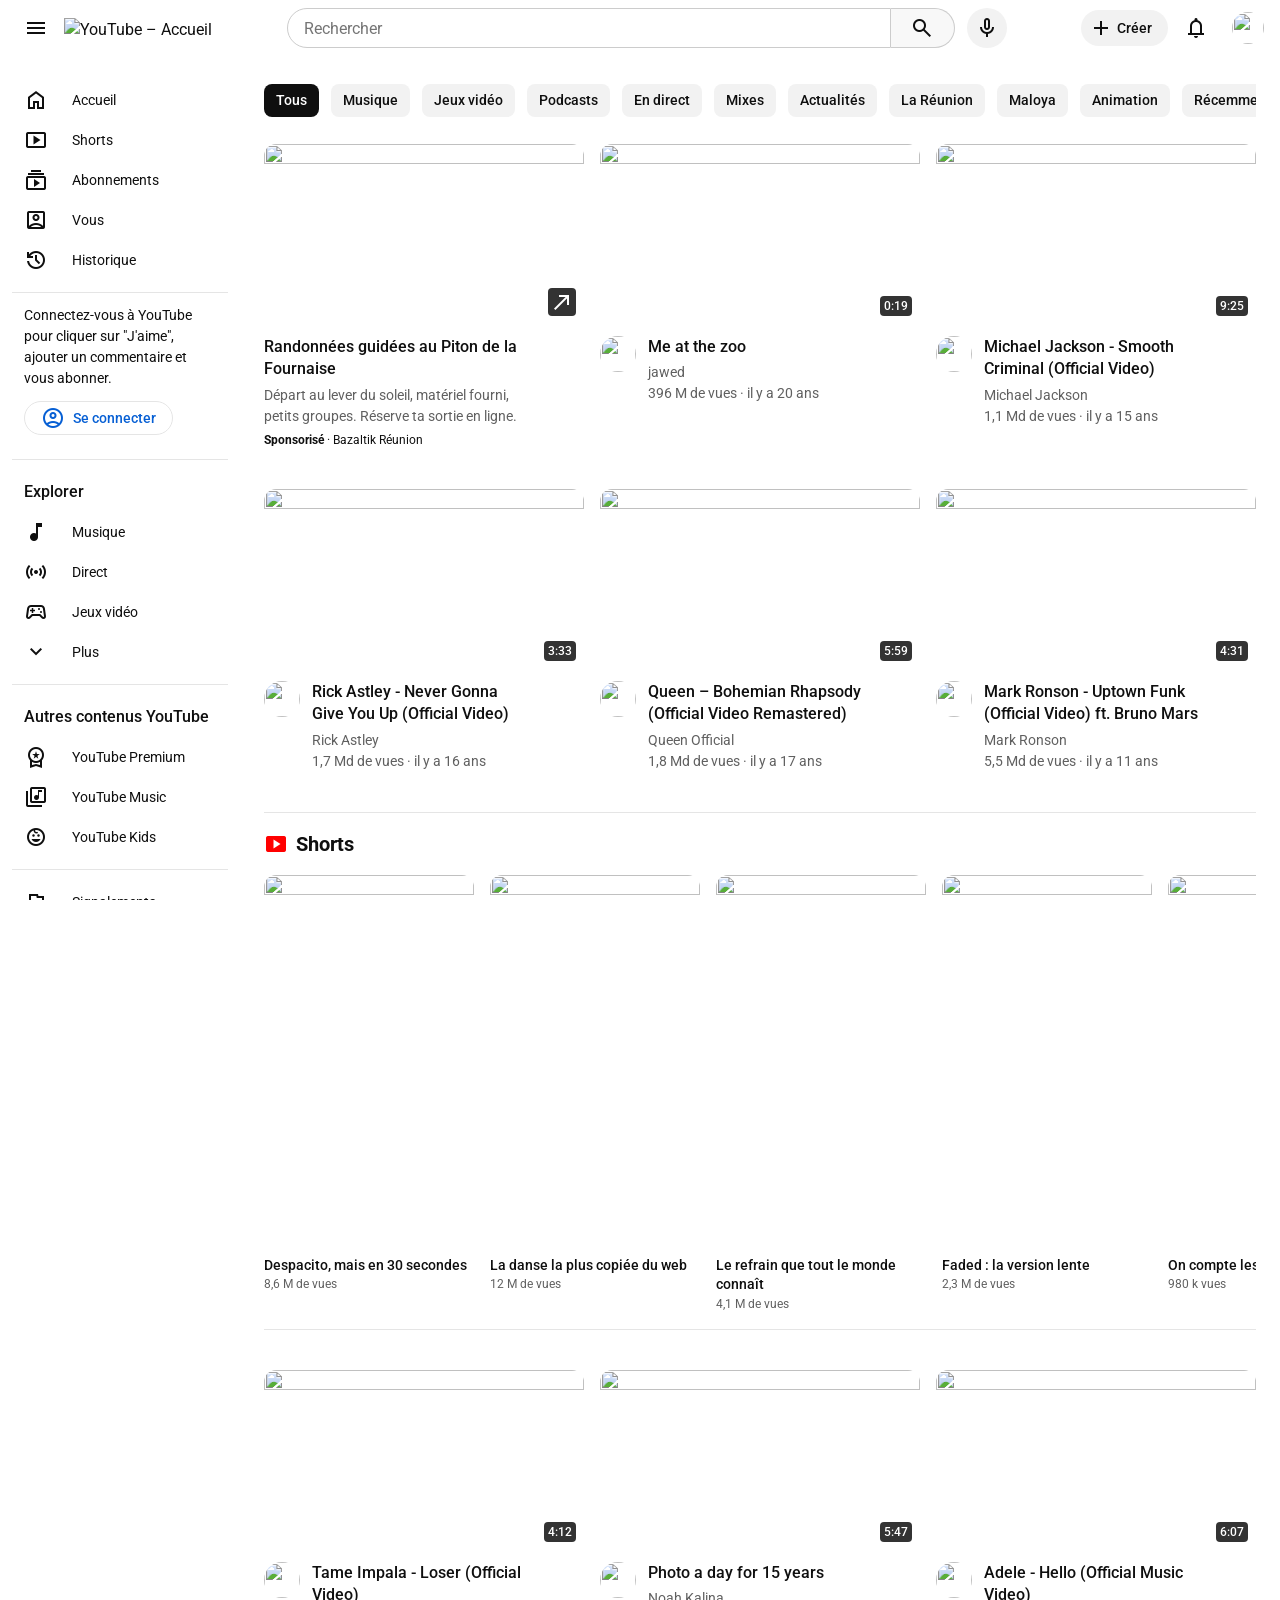
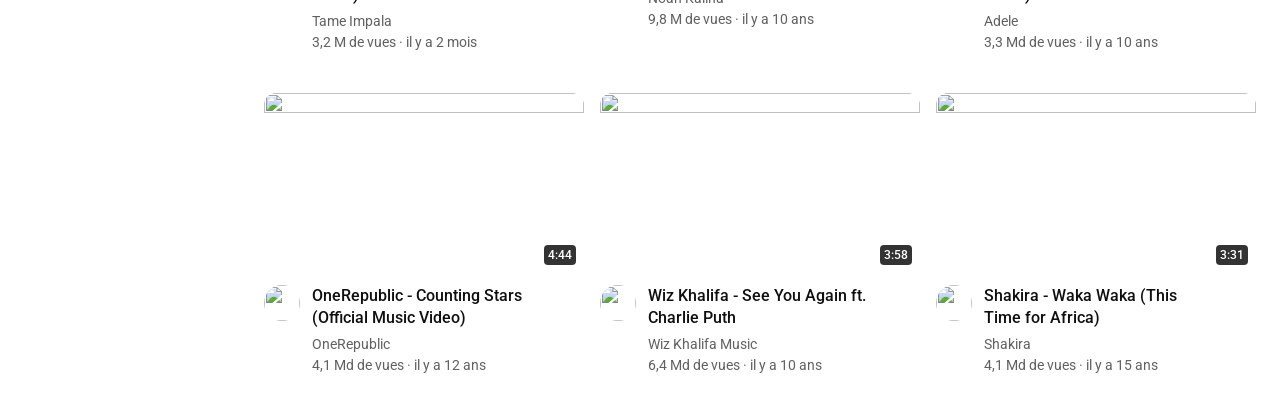
==== index.html @ 42177ba1 "Page d'accueil (version ordinateur)" ====
<!doctype html>
<html lang="fr">
  <head>
    <meta charset="UTF-8" />
    <!-- Indispensable pour le responsive : sans cette ligne, le téléphone affiche la page
         comme un ordinateur, en tout petit, et les media queries ne servent à rien. -->
    <meta name="viewport" content="width=device-width, initial-scale=1.0" />
    <title>Accueil – YouTube</title>
    <!-- Tout vient d'Internet (CDN) : pas de dossier img/, fonts/ ou media/ dans ce dépôt -->
    <link rel="icon" href="https://www.youtube.com/favicon.ico" />
    <!-- Icônes Material Symbols (Google) : on écrit le NOM de l'icône dans un <span> -->
    <link rel="stylesheet" href="https://fonts.googleapis.com/css2?family=Material+Symbols+Outlined:opsz,wght,FILL,GRAD@20..48,400,0..1,0&amp;display=block" />
    <link rel="stylesheet" href="css/style.css" />
  </head>

  <body>
    <!-- ===== HEADER : 3 groupes en flexbox ===== -->
    <header class="banner">
      <!-- Groupe gauche : menu + logo -->
      <div class="banner-start">
        <button class="icon-btn" type="button" aria-label="Menu">
          <span class="material-symbols-outlined" aria-hidden="true">menu</span>
        </button>
        <a href="index.html" class="logo">
          <img src="https://upload.wikimedia.org/wikipedia/commons/b/b8/YouTube_Logo_2017.svg" alt="YouTube – Accueil" />
        </a>
      </div>

      <!-- Groupe central : recherche + micro -->
      <div class="banner-center">
        <form class="search" action="#" role="search">
          <input class="search-input" type="search" name="q" placeholder="Rechercher" aria-label="Rechercher" />
          <button class="search-btn" type="submit" aria-label="Lancer la recherche">
            <span class="material-symbols-outlined" aria-hidden="true">search</span>
          </button>
        </form>
        <button class="icon-btn icon-btn-grey" type="button" aria-label="Recherche vocale">
          <span class="material-symbols-outlined" aria-hidden="true">mic</span>
        </button>
      </div>

      <!-- Groupe droit : loupe seule (cachée sur ordinateur), créer, notifications, avatar -->
      <div class="banner-end">
        <!-- Ce bouton ne sert qu'au téléphone : il est caché sur ordinateur (voir .search-mobile dans le CSS) -->
        <button class="icon-btn search-mobile" type="button" aria-label="Rechercher">
          <span class="material-symbols-outlined" aria-hidden="true">search</span>
        </button>
        <button class="btn-create" type="button">
          <span class="material-symbols-outlined" aria-hidden="true">add</span>
          <span>Créer</span>
        </button>
        <button class="icon-btn" type="button" aria-label="Notifications">
          <span class="material-symbols-outlined" aria-hidden="true">notifications</span>
        </button>
        <a href="#" class="avatar-link" aria-label="Mon compte">
          <img class="avatar avatar-small" src="https://ui-avatars.com/api/?name=Moi&amp;background=random&amp;color=fff&amp;size=72" alt="" />
        </a>
      </div>
    </header>

    <!-- #page met la sidebar et le main côte à côte -->
    <div id="page">
      <!-- ===== NAVIGATION LATÉRALE ===== -->
      <aside class="sidebar">
        <nav aria-label="Navigation principale">
          <section>
            <div class="items">
              <a href="#">
                <span class="material-symbols-outlined" aria-hidden="true">home</span>
                <span>Accueil</span>
              </a>
              <a href="#">
                <span class="material-symbols-outlined" aria-hidden="true">smart_display</span>
                <span>Shorts</span>
              </a>
              <a href="#">
                <span class="material-symbols-outlined" aria-hidden="true">subscriptions</span>
                <span>Abonnements</span>
              </a>
              <a href="#">
                <span class="material-symbols-outlined" aria-hidden="true">account_box</span>
                <span>Vous</span>
              </a>
              <a href="#">
                <span class="material-symbols-outlined" aria-hidden="true">history</span>
                <span>Historique</span>
              </a>
            </div>
          </section>

          <section>
            <p>
              Connectez-vous à YouTube pour cliquer sur "J'aime", ajouter un
              commentaire et vous abonner.
            </p>
            <a href="#" class="se-connecter">
              <span class="material-symbols-outlined" aria-hidden="true">account_circle</span>
              <span>Se connecter</span>
            </a>
          </section>

          <section>
            <h2>Explorer</h2>
            <div class="items">
              <a href="#">
                <span class="material-symbols-outlined" aria-hidden="true">music_note</span>
                <span>Musique</span>
              </a>
              <a href="#">
                <span class="material-symbols-outlined" aria-hidden="true">sensors</span>
                <span>Direct</span>
              </a>
              <a href="#">
                <span class="material-symbols-outlined" aria-hidden="true">sports_esports</span>
                <span>Jeux vidéo</span>
              </a>
              <a href="#">
                <span class="material-symbols-outlined" aria-hidden="true">expand_more</span>
                <span>Plus</span>
              </a>
            </div>
          </section>

          <section>
            <h2>Autres contenus YouTube</h2>
            <div class="items">
              <a href="#">
                <span class="material-symbols-outlined" aria-hidden="true">workspace_premium</span>
                <span>YouTube Premium</span>
              </a>
              <a href="#">
                <span class="material-symbols-outlined" aria-hidden="true">library_music</span>
                <span>YouTube Music</span>
              </a>
              <a href="#">
                <span class="material-symbols-outlined" aria-hidden="true">child_care</span>
                <span>YouTube Kids</span>
              </a>
            </div>
          </section>

          <section>
            <div class="items">
              <a href="#">
                <span class="material-symbols-outlined" aria-hidden="true">flag</span>
                <span>Signalements</span>
              </a>
            </div>
          </section>
        </nav>

        <!-- Footer DANS la sidebar -->
        <footer>
          <nav aria-label="Liens de pied de page">
            <div id="links-primary">
              <a href="#">Présentation</a>
              <a href="#">Presse</a>
              <a href="#">Droits d'auteur</a>
              <a href="#">Nous contacter</a>
              <a href="#">Créateurs</a>
              <a href="#">Publicité</a>
              <a href="#">Développeurs</a>
            </div>
            <div id="links-secondary">
              <a href="#">Conditions d'utilisation</a>
              <a href="#">Confidentialité</a>
              <a href="#">Règles et sécurité</a>
              <a href="#">Premiers pas sur YouTube</a>
              <a href="#">Tester de nouvelles fonctionnalités</a>
            </div>
          </nav>
          <p id="copyright">
            <small>© 2026 Google LLC · Clone réalisé pour un exercice.</small>
          </p>
        </footer>
      </aside>

      <!-- ===== CONTENU PRINCIPAL ===== -->
      <main>
        <!-- Chaque page a un <h1> : ici il est caché à l'écran mais lu par les lecteurs d'écran -->
        <h1 class="visually-hidden">Accueil de YouTube</h1>

        <!-- ===== FILTRES (fiche A1) ===== -->
        <div class="filtres">
          <button type="button" class="active">Tous</button>
          <button type="button">Musique</button>
          <button type="button">Jeux vidéo</button>
          <button type="button">Podcasts</button>
          <button type="button">En direct</button>
          <button type="button">Mixes</button>
          <button type="button">Actualités</button>
          <button type="button">La Réunion</button>
          <button type="button">Maloya</button>
          <button type="button">Animation</button>
          <button type="button">Récemment publiées</button>
          <button type="button">Nouveautés à découvrir</button>
          <button class="icon-btn filtres-suite" type="button" aria-label="Filtres suivants">
            <span class="material-symbols-outlined" aria-hidden="true">chevron_right</span>
          </button>
        </div>

        <!-- ===== VIDÉOS : 2 lignes de 3 (fiches A2 et A4) ===== -->
        <div class="videos">
          <!-- Carte sponsorisée : 2 classes, elle garde tout de .video-card -->
          <article class="video-card sponsorisee">
            <a href="#" class="miniature">
              <img src="https://picsum.photos/seed/bazaltik/640/360" alt="" />
              <span class="fleche"><span class="material-symbols-outlined" aria-hidden="true">north_east</span></span>
            </a>
            <div class="video-infos">
              <div class="video-texte">
                <h3><a href="#">Randonnées guidées au Piton de la Fournaise</a></h3>
                <p class="description-pub">Départ au lever du soleil, matériel fourni, petits groupes. Réserve ta sortie en ligne.</p>
                <p class="mention-pub"><b>Sponsorisé</b> · Bazaltik Réunion</p>
              </div>
              <button class="icon-btn btn-3-points" type="button" aria-label="Plus d'actions">
                <span class="material-symbols-outlined" aria-hidden="true">more_vert</span>
              </button>
            </div>
          </article>
          <!-- Carte : Me at the zoo -->
          <article class="video-card">
            <a href="video.html" class="miniature">
              <img src="https://i.ytimg.com/vi/jNQXAC9IVRw/mqdefault.jpg" alt="" />
              <span class="duree">0:19</span>
            </a>
            <div class="video-infos">
              <img class="avatar" src="https://ui-avatars.com/api/?name=jawed&amp;background=random&amp;color=fff&amp;size=72" alt="" />
              <div class="video-texte">
                <h3><a href="video.html">Me at the zoo</a></h3>
                <p>jawed</p>
                <p>396 M de vues · il y a 20 ans</p>
              </div>
              <button class="icon-btn btn-3-points" type="button" aria-label="Plus d'actions">
                <span class="material-symbols-outlined" aria-hidden="true">more_vert</span>
              </button>
            </div>
          </article>
          <!-- Carte : Michael Jackson - Smooth Criminal (Official Video) -->
          <article class="video-card">
            <a href="video.html" class="miniature">
              <img src="https://i.ytimg.com/vi/h_D3VFfhvs4/mqdefault.jpg" alt="" />
              <span class="duree">9:25</span>
            </a>
            <div class="video-infos">
              <img class="avatar" src="https://ui-avatars.com/api/?name=Michael+Jackson&amp;background=random&amp;color=fff&amp;size=72" alt="" />
              <div class="video-texte">
                <h3><a href="video.html">Michael Jackson - Smooth Criminal (Official Video)</a></h3>
                <p>Michael Jackson</p>
                <p>1,1 Md de vues · il y a 15 ans</p>
              </div>
              <button class="icon-btn btn-3-points" type="button" aria-label="Plus d'actions">
                <span class="material-symbols-outlined" aria-hidden="true">more_vert</span>
              </button>
            </div>
          </article>
          <!-- Carte : Rick Astley - Never Gonna Give You Up (Official Video) -->
          <article class="video-card">
            <a href="video.html" class="miniature">
              <img src="https://i.ytimg.com/vi/dQw4w9WgXcQ/mqdefault.jpg" alt="" />
              <span class="duree">3:33</span>
            </a>
            <div class="video-infos">
              <img class="avatar" src="https://ui-avatars.com/api/?name=Rick+Astley&amp;background=random&amp;color=fff&amp;size=72" alt="" />
              <div class="video-texte">
                <h3><a href="video.html">Rick Astley - Never Gonna Give You Up (Official Video)</a></h3>
                <p>Rick Astley</p>
                <p>1,7 Md de vues · il y a 16 ans</p>
              </div>
              <button class="icon-btn btn-3-points" type="button" aria-label="Plus d'actions">
                <span class="material-symbols-outlined" aria-hidden="true">more_vert</span>
              </button>
            </div>
          </article>
          <!-- Carte : Queen – Bohemian Rhapsody (Official Video Remastered) -->
          <article class="video-card">
            <a href="video.html" class="miniature">
              <img src="https://i.ytimg.com/vi/fJ9rUzIMcZQ/mqdefault.jpg" alt="" />
              <span class="duree">5:59</span>
            </a>
            <div class="video-infos">
              <img class="avatar" src="https://ui-avatars.com/api/?name=Queen+Official&amp;background=random&amp;color=fff&amp;size=72" alt="" />
              <div class="video-texte">
                <h3><a href="video.html">Queen – Bohemian Rhapsody (Official Video Remastered)</a></h3>
                <p>Queen Official</p>
                <p>1,8 Md de vues · il y a 17 ans</p>
              </div>
              <button class="icon-btn btn-3-points" type="button" aria-label="Plus d'actions">
                <span class="material-symbols-outlined" aria-hidden="true">more_vert</span>
              </button>
            </div>
          </article>
          <!-- Carte : Mark Ronson - Uptown Funk (Official Video) ft. Bruno Mars -->
          <article class="video-card">
            <a href="video.html" class="miniature">
              <img src="https://i.ytimg.com/vi/OPf0YbXqDm0/mqdefault.jpg" alt="" />
              <span class="duree">4:31</span>
            </a>
            <div class="video-infos">
              <img class="avatar" src="https://ui-avatars.com/api/?name=Mark+Ronson&amp;background=random&amp;color=fff&amp;size=72" alt="" />
              <div class="video-texte">
                <h3><a href="video.html">Mark Ronson - Uptown Funk (Official Video) ft. Bruno Mars</a></h3>
                <p>Mark Ronson</p>
                <p>5,5 Md de vues · il y a 11 ans</p>
              </div>
              <button class="icon-btn btn-3-points" type="button" aria-label="Plus d'actions">
                <span class="material-symbols-outlined" aria-hidden="true">more_vert</span>
              </button>
            </div>
          </article>
        </div>

        <!-- ===== SHORTS (fiche A3) ===== -->
        <section class="shorts" aria-labelledby="titre-shorts">
          <div class="shorts-entete">
            <span class="material-symbols-outlined logo-shorts" aria-hidden="true">smart_display</span>
            <h2 id="titre-shorts">Shorts</h2>
          </div>
          <div class="shorts-liste">
            <article class="short-card">
              <a href="#" class="miniature">
                <img src="https://i.ytimg.com/vi/kJQP7kiw5Fk/hq720.jpg" alt="" />
              </a>
              <div class="short-texte">
                <h3><a href="#">Despacito, mais en 30 secondes</a></h3>
                <p>8,6 M de vues</p>
              </div>
            </article>
            <article class="short-card">
              <a href="#" class="miniature">
                <img src="https://i.ytimg.com/vi/9bZkp7q19f0/hq720.jpg" alt="" />
              </a>
              <div class="short-texte">
                <h3><a href="#">La danse la plus copiée du web</a></h3>
                <p>12 M de vues</p>
              </div>
            </article>
            <article class="short-card">
              <a href="#" class="miniature">
                <img src="https://i.ytimg.com/vi/JGwWNGJdvx8/hq720.jpg" alt="" />
              </a>
              <div class="short-texte">
                <h3><a href="#">Le refrain que tout le monde connaît</a></h3>
                <p>4,1 M de vues</p>
              </div>
            </article>
            <article class="short-card">
              <a href="#" class="miniature">
                <img src="https://i.ytimg.com/vi/60ItHLz5WEA/hq720.jpg" alt="" />
              </a>
              <div class="short-texte">
                <h3><a href="#">Faded : la version lente</a></h3>
                <p>2,3 M de vues</p>
              </div>
            </article>
            <article class="short-card">
              <a href="#" class="miniature">
                <img src="https://i.ytimg.com/vi/hT_nvWreIhg/hq720.jpg" alt="" />
              </a>
              <div class="short-texte">
                <h3><a href="#">On compte les étoiles ce soir</a></h3>
                <p>980 k vues</p>
              </div>
            </article>
            <article class="short-card">
              <a href="#" class="miniature">
                <img src="https://i.ytimg.com/vi/CevxZvSJLk8/hq720.jpg" alt="" />
              </a>
              <div class="short-texte">
                <h3><a href="#">Le cri du tigre en coulisses</a></h3>
                <p>1,5 M de vues</p>
              </div>
            </article>
          </div>
        </section>

        <!-- ===== VIDÉOS : 2 autres lignes de 3 ===== -->
        <div class="videos">
          <!-- Carte : Tame Impala - Loser (Official Video) -->
          <article class="video-card">
            <a href="video.html" class="miniature">
              <img src="https://i.ytimg.com/vi/s3a4OQR-10M/mqdefault.jpg" alt="" />
              <span class="duree">4:12</span>
            </a>
            <div class="video-infos">
              <img class="avatar" src="https://ui-avatars.com/api/?name=Tame+Impala&amp;background=random&amp;color=fff&amp;size=72" alt="" />
              <div class="video-texte">
                <h3><a href="video.html">Tame Impala - Loser (Official Video)</a></h3>
                <p>Tame Impala</p>
                <p>3,2 M de vues · il y a 2 mois</p>
              </div>
              <button class="icon-btn btn-3-points" type="button" aria-label="Plus d'actions">
                <span class="material-symbols-outlined" aria-hidden="true">more_vert</span>
              </button>
            </div>
          </article>
          <!-- Carte : Photo a day for 15 years -->
          <article class="video-card">
            <a href="video.html" class="miniature">
              <img src="https://i.ytimg.com/vi/Jbk-09u4gcv/mqdefault.jpg" alt="" />
              <span class="duree">5:47</span>
            </a>
            <div class="video-infos">
              <img class="avatar" src="https://ui-avatars.com/api/?name=Noah+Kalina&amp;background=random&amp;color=fff&amp;size=72" alt="" />
              <div class="video-texte">
                <h3><a href="video.html">Photo a day for 15 years</a></h3>
                <p>Noah Kalina</p>
                <p>9,8 M de vues · il y a 10 ans</p>
              </div>
              <button class="icon-btn btn-3-points" type="button" aria-label="Plus d'actions">
                <span class="material-symbols-outlined" aria-hidden="true">more_vert</span>
              </button>
            </div>
          </article>
          <!-- Carte : Adele - Hello (Official Music Video) -->
          <article class="video-card">
            <a href="video.html" class="miniature">
              <img src="https://i.ytimg.com/vi/YQHsXMglC9A/mqdefault.jpg" alt="" />
              <span class="duree">6:07</span>
            </a>
            <div class="video-infos">
              <img class="avatar" src="https://ui-avatars.com/api/?name=Adele&amp;background=random&amp;color=fff&amp;size=72" alt="" />
              <div class="video-texte">
                <h3><a href="video.html">Adele - Hello (Official Music Video)</a></h3>
                <p>Adele</p>
                <p>3,3 Md de vues · il y a 10 ans</p>
              </div>
              <button class="icon-btn btn-3-points" type="button" aria-label="Plus d'actions">
                <span class="material-symbols-outlined" aria-hidden="true">more_vert</span>
              </button>
            </div>
          </article>
          <!-- Carte : OneRepublic - Counting Stars (Official Music Video) -->
          <article class="video-card">
            <a href="video.html" class="miniature">
              <img src="https://i.ytimg.com/vi/hT_nvWreIhg/mqdefault.jpg" alt="" />
              <span class="duree">4:44</span>
            </a>
            <div class="video-infos">
              <img class="avatar" src="https://ui-avatars.com/api/?name=OneRepublic&amp;background=random&amp;color=fff&amp;size=72" alt="" />
              <div class="video-texte">
                <h3><a href="video.html">OneRepublic - Counting Stars (Official Music Video)</a></h3>
                <p>OneRepublic</p>
                <p>4,1 Md de vues · il y a 12 ans</p>
              </div>
              <button class="icon-btn btn-3-points" type="button" aria-label="Plus d'actions">
                <span class="material-symbols-outlined" aria-hidden="true">more_vert</span>
              </button>
            </div>
          </article>
          <!-- Carte : Wiz Khalifa - See You Again ft. Charlie Puth -->
          <article class="video-card">
            <a href="video.html" class="miniature">
              <img src="https://i.ytimg.com/vi/RgKAFK5djSk/mqdefault.jpg" alt="" />
              <span class="duree">3:58</span>
            </a>
            <div class="video-infos">
              <img class="avatar" src="https://ui-avatars.com/api/?name=Wiz+Khalifa+Music&amp;background=random&amp;color=fff&amp;size=72" alt="" />
              <div class="video-texte">
                <h3><a href="video.html">Wiz Khalifa - See You Again ft. Charlie Puth</a></h3>
                <p>Wiz Khalifa Music</p>
                <p>6,4 Md de vues · il y a 10 ans</p>
              </div>
              <button class="icon-btn btn-3-points" type="button" aria-label="Plus d'actions">
                <span class="material-symbols-outlined" aria-hidden="true">more_vert</span>
              </button>
            </div>
          </article>
          <!-- Carte : Shakira - Waka Waka (This Time for Africa) -->
          <article class="video-card">
            <a href="video.html" class="miniature">
              <img src="https://i.ytimg.com/vi/pRpeEdMmmQ0/mqdefault.jpg" alt="" />
              <span class="duree">3:31</span>
            </a>
            <div class="video-infos">
              <img class="avatar" src="https://ui-avatars.com/api/?name=Shakira&amp;background=random&amp;color=fff&amp;size=72" alt="" />
              <div class="video-texte">
                <h3><a href="video.html">Shakira - Waka Waka (This Time for Africa)</a></h3>
                <p>Shakira</p>
                <p>4,1 Md de vues · il y a 15 ans</p>
              </div>
              <button class="icon-btn btn-3-points" type="button" aria-label="Plus d'actions">
                <span class="material-symbols-outlined" aria-hidden="true">more_vert</span>
              </button>
            </div>
          </article>
        </div>
      </main>
    </div>
  </body>
</html>
---- css/style.css ----
/* ==========================================================
   YouTube clone · style.css
   Version ORDINATEUR terminée (à partir de 1280 px de large).
   Rangé en 6 zones : on ajoute chaque règle dans la bonne zone.

   TON TRAVAIL : la zone 6 (tout en bas), les media queries.
   On ne touche presque pas aux zones 1 à 5 : on les SURCHARGE en zone 6.
   ========================================================== */


/* ===== 1. VARIABLES ===== */

/* Police Roboto chargée depuis Google Fonts.
   @import se met TOUT EN HAUT du fichier, avant toute règle : sinon il est ignoré. */
@import url("https://fonts.googleapis.com/css2?family=Roboto:wght@400;500;700&display=swap");

:root {
  /* Palette : nommée par le rôle, pas par la couleur */
  --color-bg: #FFFFFF;          /* fond */
  --color-text: #0F0F0F;        /* texte principal */
  --color-muted: #606060;       /* texte secondaire : chaîne, vues, date */
  --color-primary: #FF0000;     /* rouge YouTube : logo Shorts */
  --color-accent: #065FD4;      /* bleu des liens « Se connecter » */
  --color-accent-light: #DEF1FF;/* bleu très clair au survol de « Se connecter » */
  --color-hover: #F2F2F2;       /* fond au survol */
  --color-hover-dark: #E5E5E5;  /* fond au survol d'un bouton déjà gris */
  --color-border: #E5E5E5;      /* lignes de séparation */
  --color-overlay: rgb(0 0 0 / 80%); /* noir transparent des pastilles de durée */

  /* Espacements */
  --space-1: 4px;
  --space-2: 8px;
  --space-3: 12px;
  --space-4: 16px;
  --space-5: 24px;
  --space-6: 40px;

  /* Arrondis */
  --radius-sm: 4px;      /* pastille de durée */
  --radius-md: 8px;      /* boutons de filtre, liens de la sidebar */
  --radius-lg: 12px;     /* miniatures */
  --radius-pill: 40px;   /* forme de pilule */

  /* Tailles relevées sur YouTube */
  --header-height: 56px;
  --sidebar-width: 240px;
  --avatar-size: 36px;
  --suggestions-width: 400px;
}


/* ===== 2. RESET ===== */

* {
  box-sizing: border-box;  /* la largeur écrite inclut le padding et la bordure */
}

body, h1, h2, h3, p {
  margin: 0;               /* enlève les marges que le navigateur ajoute tout seul */
}

img {
  display: block;          /* plus d'espace vide sous les images */
  max-width: 100%;         /* une image ne déborde jamais de son parent */
}

button {
  font: inherit;           /* les boutons prennent la police du site */
  color: inherit;
  border: none;
  background-color: transparent;
  cursor: pointer;
}

a {
  color: inherit;          /* même couleur que le texte autour */
  text-decoration: none;
}


/* ===== 3. BASE ===== */

body {
  font-family: "Roboto", Arial, sans-serif;
  font-size: 1rem;         /* 16px */
  line-height: 1.5;        /* interligne confortable */
  color: var(--color-text);
  background-color: var(--color-bg);
  padding-top: var(--header-height); /* le header est fixe : on lui laisse sa place */
}

h1 { font-size: 1.25rem; } /* 20px */
h2 { font-size: 1.25rem; } /* 20px */
h3 { font-size: 1rem; }    /* 16px : les titres YouTube sont petits */

/* Toujours voir où on est au clavier (touche Tab) */
a:focus-visible,
button:focus-visible,
input:focus-visible {
  outline: 2px solid var(--color-text);
  outline-offset: 2px;
}

/* Les icônes Material Symbols : une icône = un mot écrit dans un <span>.
   Elles se règlent comme du TEXTE : font-size pour la taille, color pour la couleur. */
.material-symbols-outlined {
  font-size: 24px;
  line-height: 1;
}

/* Texte caché à l'écran mais lu par les lecteurs d'écran (le h1 de l'accueil) */
.visually-hidden {
  position: absolute;
  width: 1px;
  height: 1px;
  overflow: hidden;
  clip-path: inset(50%);
  white-space: nowrap;
}


/* ===== 4. MISE EN PAGE ===== */

/* --- Header fixe, 3 groupes --- */
.banner {
  position: fixed;
  top: 0;
  left: 0;
  width: 100%;
  height: var(--header-height);
  display: flex;
  justify-content: space-between;
  align-items: center;
  gap: var(--space-4);
  padding: 0 var(--space-4);
  background-color: var(--color-bg);
  z-index: 10;             /* reste au-dessus du contenu quand on défile */
}

.banner-start,
.banner-end {
  display: flex;
  align-items: center;
  gap: var(--space-2);
}

.banner-center {
  display: flex;
  align-items: center;
  gap: var(--space-3);
  flex: 1;                 /* prend la place libre au milieu */
  max-width: 720px;
}

/* --- #page met la sidebar et le main côte à côte --- */
#page {
  display: flex;
}

.sidebar {
  width: var(--sidebar-width);
  flex-shrink: 0;          /* ne rétrécit jamais */
  position: sticky;        /* reste en place quand on fait défiler les vidéos */
  top: var(--header-height);
  height: calc(100vh - var(--header-height));
  overflow-y: auto;        /* défile toute seule si elle est trop longue */
  padding: var(--space-3);
}

main {
  flex: 1;                 /* prend toute la place qui reste */
  min-width: 0;            /* autorise le main à rétrécir (sinon les filtres le font déborder) */
  padding: var(--space-5);
}

/* --- Page vidéo : lecteur + suggestions côte à côte (fiche V3) --- */
.page-video {
  display: flex;
  gap: var(--space-5);
}

.lecteur {
  flex: 1;                 /* c'est le lecteur qui s'adapte */
  min-width: 0;
}

.suggestions {
  width: var(--suggestions-width);
  flex-shrink: 0;          /* la colonne de droite ne rétrécit jamais */
  display: flex;
  flex-direction: column;
  gap: var(--space-2);
}


/* ===== 5. COMPOSANTS ===== */

/* --- Boutons ronds (menu, micro, notifications, 3 points) --- */
.icon-btn {
  width: 40px;
  height: 40px;
  display: flex;
  justify-content: center;
  align-items: center;
  flex-shrink: 0;
  border-radius: 50%;      /* carré 40 × 40 → rond */
}

.icon-btn:hover {
  background-color: var(--color-hover);
}

.icon-btn-grey {
  background-color: var(--color-hover);
}

.icon-btn-grey:hover {
  background-color: var(--color-hover-dark);
}

/* --- Logo --- */
.logo img {
  height: 20px;            /* une seule dimension : pas de déformation */
}

/* --- Barre de recherche --- */
.search {
  display: flex;
  flex: 1;
}

.search-input {
  flex: 1;                 /* le champ prend la place à côté du bouton */
  min-width: 0;
  height: 40px;
  padding: 0 var(--space-4);
  border: 1px solid #CCCCCC;
  border-radius: var(--radius-pill) 0 0 var(--radius-pill); /* arrondi à gauche */
  font: inherit;
}

.search-btn {
  width: 64px;
  height: 40px;
  display: flex;
  justify-content: center;
  align-items: center;
  border: 1px solid #CCCCCC;
  border-left: none;
  border-radius: 0 var(--radius-pill) var(--radius-pill) 0; /* arrondi à droite */
  background-color: #F8F8F8;
}

.search-btn:hover {
  background-color: var(--color-hover);
}

/* La loupe seule ne sert qu'au téléphone : cachée sur ordinateur */
.search-mobile {
  display: none;
}

/* --- Bouton « Créer » --- */
.btn-create {
  display: flex;
  align-items: center;
  gap: var(--space-1);
  height: 36px;
  padding: 0 var(--space-4) 0 var(--space-2);
  border-radius: var(--radius-pill);
  background-color: var(--color-hover);
  font-size: 0.875rem;
  font-weight: 500;
}

.btn-create:hover {
  background-color: var(--color-hover-dark);
}

/* --- Avatars : images rondes --- */
.avatar {
  width: var(--avatar-size);
  height: var(--avatar-size);
  border-radius: 50%;
  object-fit: cover;       /* remplit le rond sans s'écraser */
  flex-shrink: 0;
}

.avatar-small {
  width: 32px;
  height: 32px;
}

.avatar-link {
  display: block;
  margin-left: var(--space-2);
}

/* --- Sidebar --- */
.sidebar section {
  padding: var(--space-3) 0;
  border-bottom: 1px solid var(--color-border);
}

.sidebar h2 {
  padding: var(--space-2) var(--space-3);
  font-size: 1rem;
  font-weight: 500;
}

.sidebar p {
  padding: 0 var(--space-3);
  font-size: 0.875rem;     /* 14px */
}

.items a {
  display: flex;
  align-items: center;
  gap: var(--space-5);
  padding: var(--space-2) var(--space-3);
  border-radius: var(--radius-md);
  font-size: 0.875rem;
}

.items a:hover,
.items a:focus-visible {
  background-color: var(--color-hover);
}

/* Lien « Se connecter » en forme de pilule */
.se-connecter {
  display: inline-flex;
  align-items: center;
  gap: var(--space-2);
  margin: var(--space-3);
  padding: var(--space-1) var(--space-4);
  border: 1px solid var(--color-border);
  border-radius: var(--radius-pill);
  color: var(--color-accent);
  font-weight: 500;
  font-size: 0.875rem;
}

.se-connecter:hover,
.se-connecter:focus-visible {
  background-color: var(--color-accent-light);
}

/* Footer de la sidebar */
.sidebar footer {
  padding: var(--space-4) var(--space-3);
  font-size: 0.75rem;      /* 12px */
  color: var(--color-muted);
}

#links-primary,
#links-secondary {
  display: flex;
  flex-wrap: wrap;         /* les liens passent à la ligne */
  gap: var(--space-1) var(--space-2);
  margin-bottom: var(--space-3);
}

.sidebar footer a:hover,
.sidebar footer a:focus-visible {
  text-decoration: underline;
}

/* --- Filtres (fiche A1) --- */
.filtres {
  display: flex;
  align-items: center;
  gap: var(--space-3);
  overflow-x: auto;        /* trop de boutons ? la barre défile à l'horizontale */
  margin-bottom: var(--space-5);
}

.filtres::-webkit-scrollbar {
  display: none;           /* cache la barre de défilement */
}

.filtres button {
  flex-shrink: 0;          /* un bouton ne rétrécit jamais */
  padding: 6px var(--space-3);
  border-radius: var(--radius-md);
  background-color: var(--color-hover);
  font-size: 0.875rem;
  font-weight: 500;
  white-space: nowrap;     /* « Jeux vidéo » reste sur une ligne */
}

.filtres button:hover,
.filtres button:focus-visible {
  background-color: var(--color-hover-dark);
}

/* Le bouton sélectionné : on inverse les couleurs */
.filtres button.active {
  background-color: var(--color-text);
  color: var(--color-bg);
}

/* La flèche au bout de la barre est un bouton rond, pas un filtre */
.filtres .filtres-suite {
  padding: 0;
  border-radius: 50%;
  background-color: transparent;
}

/* --- Grille de vidéos (fiche A2) : flexbox + flex-wrap, pas de CSS Grid --- */
.videos {
  display: flex;
  flex-wrap: wrap;         /* les cartes passent à la ligne */
  gap: var(--space-6) var(--space-4); /* 40px entre les lignes · 16px entre les colonnes */
}

/* --- Une carte vidéo --- */
.video-card {
  /* 3 cartes par ligne : (largeur - 2 écarts) / 3 */
  width: calc((100% - 2 * var(--space-4)) / 3);
}

/* La miniature : un lien qui sert de repère aux pastilles (position: relative) */
.miniature {
  position: relative;
  display: block;
}

.miniature img {
  width: 100%;
  aspect-ratio: 16 / 9;
  object-fit: cover;       /* recadre l'image si elle n'est pas pile en 16/9 */
  border-radius: var(--radius-lg);
}

/* La pastille de durée, posée par-dessus la miniature */
.duree {
  position: absolute;
  right: var(--space-2);
  bottom: var(--space-2);
  padding: 1px var(--space-1);
  border-radius: var(--radius-sm);
  background-color: var(--color-overlay);
  color: #FFFFFF;
  font-size: 0.75rem;
  font-weight: 500;
}

/* .video-infos : avatar, texte et 3 points sur une ligne */
.video-infos {
  display: flex;
  align-items: flex-start;
  gap: var(--space-3);
  margin-top: var(--space-3);
}

.video-texte {
  flex: 1;                 /* le texte prend la place entre l'avatar et les 3 points */
  min-width: 0;
}

.video-texte h3 {
  font-weight: 500;
  line-height: 1.4;
  margin-bottom: var(--space-1);
}

.video-texte p {
  color: var(--color-muted);
  font-size: 0.875rem;
}

/* Les 3 points n'apparaissent qu'au survol de la carte */
.btn-3-points {
  opacity: 0;
}

.video-card:hover .btn-3-points,
.btn-3-points:focus-visible {
  opacity: 1;
}

/* --- Carte sponsorisée (fiche A4) : on ne corrige que ce qui change --- */
.sponsorisee .fleche {
  position: absolute;
  right: var(--space-2);
  bottom: var(--space-2);
  display: flex;
  padding: 2px;
  border-radius: var(--radius-sm);
  background-color: var(--color-overlay);
  color: #FFFFFF;
}

.sponsorisee .description-pub {
  display: -webkit-box;    /* coupe le texte après 2 lignes avec « … » */
  -webkit-line-clamp: 2;
  -webkit-box-orient: vertical;
  overflow: hidden;
}

.sponsorisee .mention-pub {
  margin-top: var(--space-1);
  color: var(--color-text);
  font-size: 0.75rem;
}

/* --- Section Shorts (fiche A3) --- */
.shorts {
  margin: var(--space-6) 0;
  padding: var(--space-4) 0;
  border-top: 1px solid var(--color-border);
  border-bottom: 1px solid var(--color-border);
}

.shorts-entete {
  display: flex;
  align-items: center;
  gap: var(--space-2);
  margin-bottom: var(--space-4);
}

.logo-shorts {
  color: var(--color-primary);
  font-variation-settings: "FILL" 1; /* icône pleine au lieu de contour */
}

.shorts-liste {
  display: flex;           /* toutes les cartes sur UNE ligne */
  gap: var(--space-4);
  overflow-x: auto;        /* la 6e carte sort de l'écran au lieu de casser la ligne */
}

.short-card {
  width: 210px;
  flex-shrink: 0;
}

.short-card .miniature img {
  aspect-ratio: 9 / 16;    /* format vertical */
}

.short-texte {
  margin-top: var(--space-2);
}

.short-texte h3 {
  font-size: 0.875rem;
  font-weight: 500;
  line-height: 1.4;
}

.short-texte p {
  color: var(--color-muted);
  font-size: 0.75rem;
}

/* --- Lecteur (fiche V1) : l'iframe garde le format 16/9 --- */
.video-cadre iframe {
  display: block;
  width: 100%;
  aspect-ratio: 16 / 9;
  height: auto;
  border: 0;
  border-radius: var(--radius-lg);
  background-color: #000000;
}

.lecteur h1 {
  margin-top: var(--space-3);
  font-weight: 700;
}

/* Ligne de la chaîne : chaîne à gauche, boutons à droite */
.chaine {
  display: flex;
  justify-content: space-between;
  align-items: center;
  gap: var(--space-4);
  margin-top: var(--space-3);
}

.chaine-gauche,
.chaine-actions {
  display: flex;
  align-items: center;
  gap: var(--space-3);
}

.chaine-actions {
  gap: var(--space-2);
}

.avatar-chaine {
  width: 40px;
  height: 40px;
}

.abonnes {
  color: var(--color-muted);
  font-size: 0.75rem;
}

.btn-abonner {
  height: 36px;
  padding: 0 var(--space-4);
  border-radius: var(--radius-pill);
  background-color: var(--color-text);
  color: var(--color-bg);
  font-size: 0.875rem;
  font-weight: 500;
  white-space: nowrap;
}

.btn-abonner:hover {
  background-color: #272727;
}

/* Boutons en pilule : J'aime, Partager, Télécharger, Enregistrer */
.btn-pill {
  display: flex;
  align-items: center;
  gap: var(--space-2);
  height: 36px;
  padding: 0 var(--space-4);
  border-radius: var(--radius-pill);
  background-color: var(--color-hover);
  font-size: 0.875rem;
  font-weight: 500;
  white-space: nowrap;
}

.btn-pill:hover {
  background-color: var(--color-hover-dark);
}

.btn-pill .material-symbols-outlined {
  font-size: 20px;
}

/* Description sur fond gris */
.description {
  margin-top: var(--space-3);
  padding: var(--space-3);
  border-radius: var(--radius-lg);
  background-color: var(--color-hover);
  font-size: 0.875rem;
}

.afficher-plus {
  font-weight: 500;
}

/* --- Commentaires (fiche V2) --- */
.commentaires {
  margin-top: var(--space-5);
}

.commentaires-entete {
  display: flex;
  align-items: center;
  gap: var(--space-6);
  margin-bottom: var(--space-5);
}

.btn-trier {
  display: flex;
  align-items: center;
  gap: var(--space-2);
  font-size: 0.875rem;
  font-weight: 500;
}

/* La ligne pour écrire : avatar + champ qui prend toute la place */
.ajouter-commentaire {
  display: flex;
  align-items: center;
  gap: var(--space-4);
  margin-bottom: var(--space-6);
}

.ajouter-commentaire input {
  flex: 1;
  min-width: 0;
  padding: var(--space-1) 0;
  border: none;
  border-bottom: 1px solid var(--color-border);
  font: inherit;
  font-size: 0.875rem;
}

.avatar-commentaire {
  width: 40px;
  height: 40px;
}

/* Un commentaire : avatar à gauche, bloc texte à droite */
.commentaire {
  display: flex;
  align-items: flex-start; /* surtout pas center : le texte est plus haut que l'avatar */
  gap: var(--space-4);
  margin-bottom: var(--space-4);
  font-size: 0.875rem;
}

.commentaire-texte {
  flex: 1;
  min-width: 0;
}

.commentaire-auteur {
  font-size: 0.8125rem;    /* 13px */
  font-weight: 500;
}

.commentaire-auteur span {
  color: var(--color-muted);
  font-size: 0.75rem;
  font-weight: 400;
}

.commentaire-actions {
  display: flex;
  align-items: center;
  gap: var(--space-2);
  margin-top: var(--space-1);
  color: var(--color-muted);
  font-size: 0.75rem;
}

.commentaire-actions .material-symbols-outlined {
  font-size: 20px;
}

.commentaire-actions button {
  display: flex;
  padding: var(--space-1);
  border-radius: 50%;
}

.commentaire-actions .btn-repondre {
  padding: var(--space-1) var(--space-3);
  border-radius: var(--radius-pill);
  color: var(--color-text);
  font-weight: 500;
}

.commentaire-actions button:hover {
  background-color: var(--color-hover);
}

.reponses {
  display: inline-flex;
  align-items: center;
  gap: var(--space-1);
  margin-top: var(--space-1);
  color: var(--color-accent);
  font-weight: 500;
}

/* --- Suggestions (fiche V3) : tout le lien est cliquable --- */
.suggestion {
  display: flex;
  gap: var(--space-2);
  padding: var(--space-1);
  border-radius: var(--radius-md);
}

.suggestion:hover,
.suggestion:focus-visible {
  background-color: var(--color-hover);
}

.suggestion .miniature {
  width: 168px;            /* miniature fixe : on donne les 2 tailles */
  height: 94px;
  flex-shrink: 0;
}

.suggestion .miniature img {
  height: 100%;
  border-radius: var(--radius-md);
}

.suggestion-texte {
  display: flex;
  flex-direction: column;  /* titre, chaîne et vues les uns sous les autres */
  min-width: 0;
  color: var(--color-muted);
  font-size: 0.75rem;
}

.suggestion-titre {
  display: -webkit-box;    /* titre coupé après 2 lignes */
  -webkit-line-clamp: 2;
  -webkit-box-orient: vertical;
  overflow: hidden;
  margin-bottom: var(--space-1);
  color: var(--color-text);
  font-size: 0.875rem;
  font-weight: 500;
  line-height: 1.4;
}


/* ===== 6. RESPONSIVE : À TOI DE JOUER ===== */

/* On part de l'ordinateur et on descend (desktop first) : max-width.
   Une media query ne réécrit QUE ce qui change à cette largeur.
   Garde cet ordre (de la plus grande largeur à la plus petite) :
   la règle écrite en dernier gagne. Toutes les consignes sont dans le README. */

/* --- Petit ordinateur / tablette à l'horizontale : 1024 px et moins --- */
@media (max-width: 1024px) {

}

/* --- Tablette : 768 px et moins --- */
@media (max-width: 768px) {

}

/* --- Téléphone : 480 px et moins --- */
@media (max-width: 480px) {

}
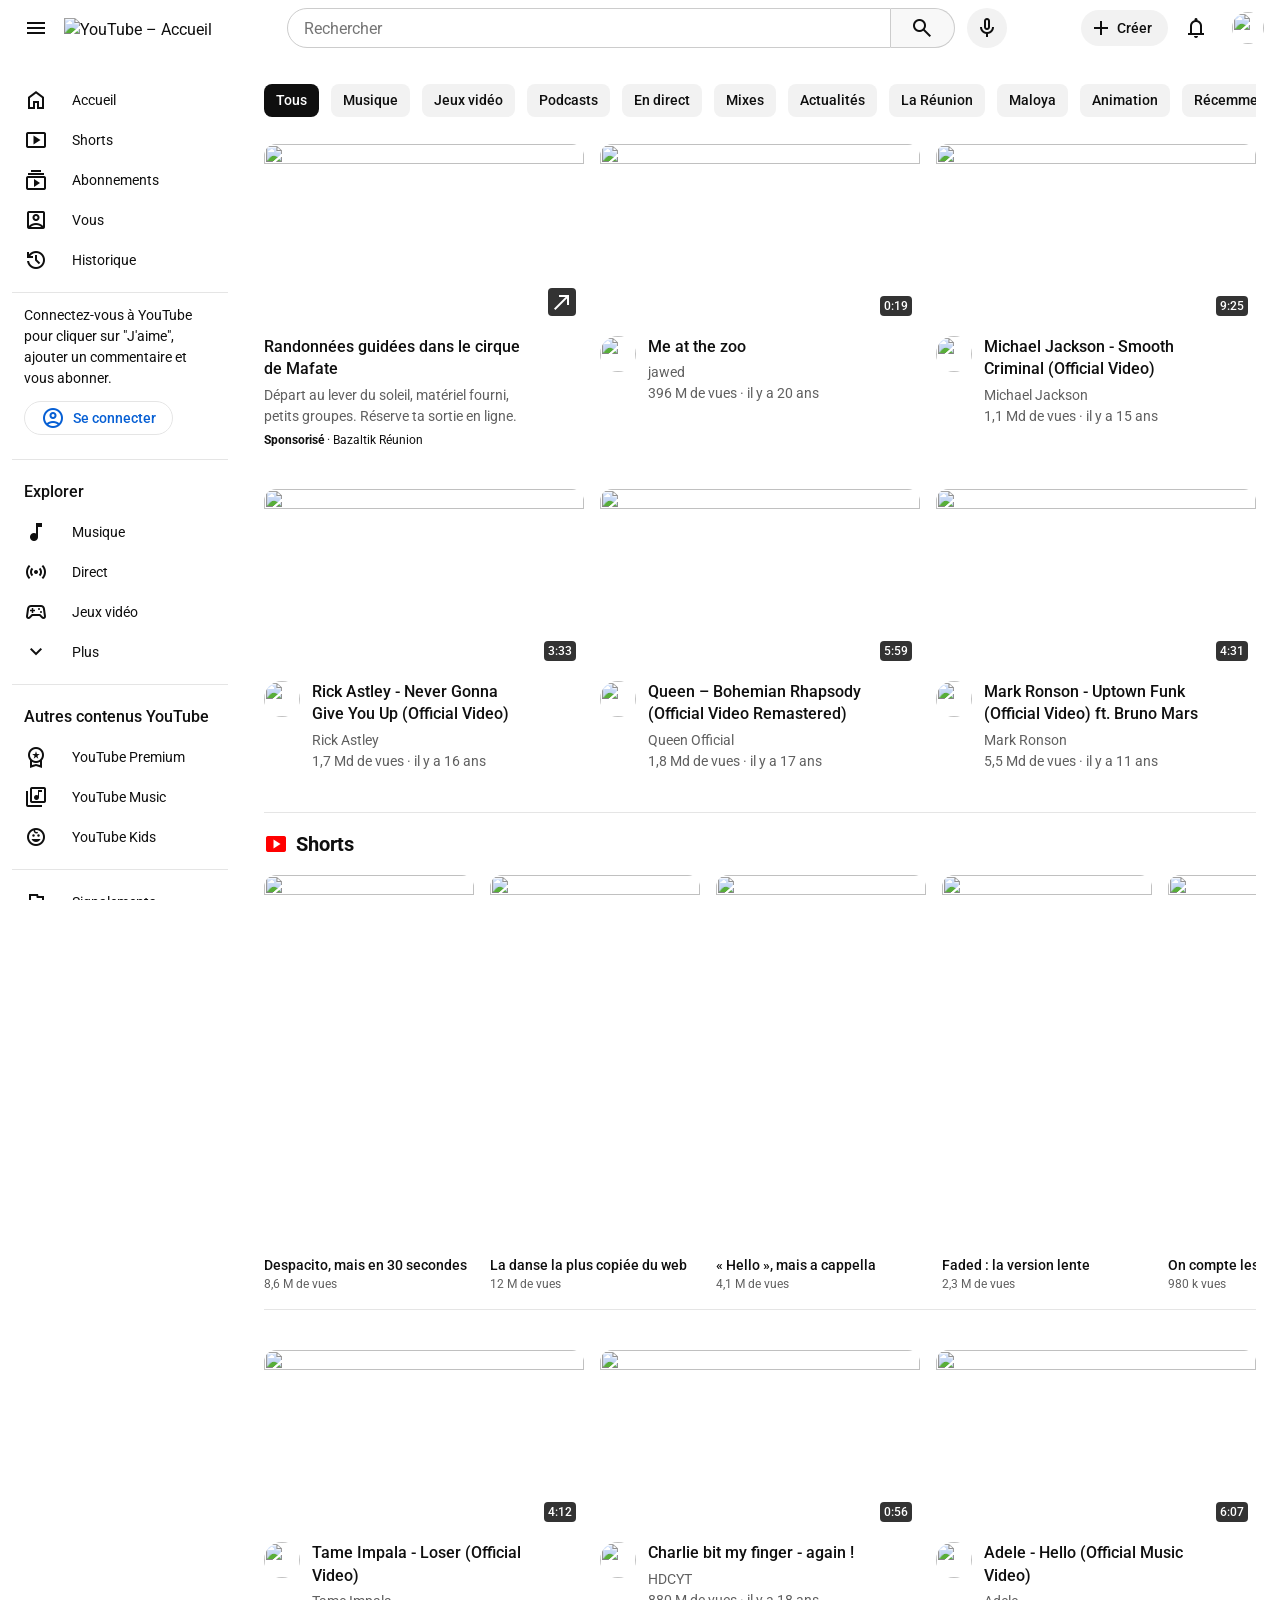
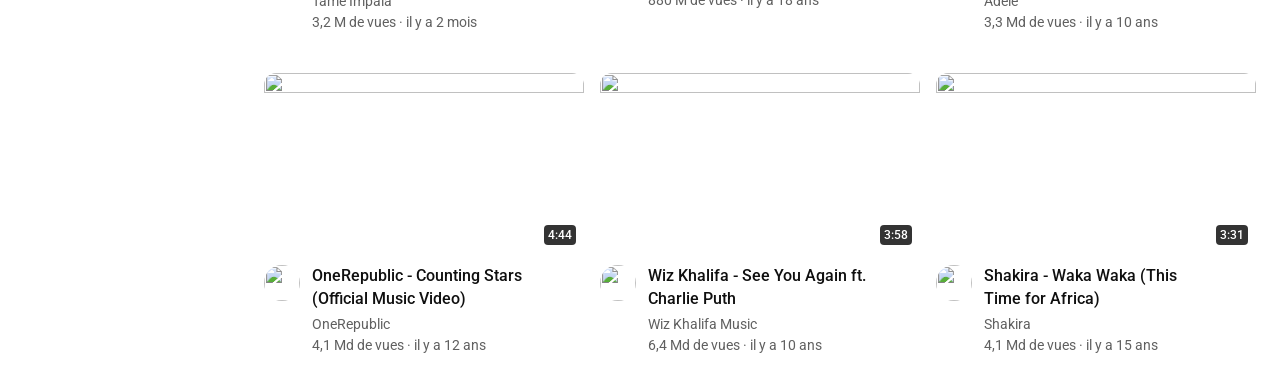
==== commit ac62003a: "Accueil : images qui ne se chargeaient pas remplacées" ====
--- a/index.html
+++ b/index.html
@@ -204,12 +204,12 @@
           <!-- Carte sponsorisée : 2 classes, elle garde tout de .video-card -->
           <article class="video-card sponsorisee">
             <a href="#" class="miniature">
-              <img src="https://picsum.photos/seed/bazaltik/640/360" alt="" />
+              <img src="https://commons.wikimedia.org/wiki/Special:FilePath/Cirque_de_Mafate.jpg?width=640" alt="" />
               <span class="fleche"><span class="material-symbols-outlined" aria-hidden="true">north_east</span></span>
             </a>
             <div class="video-infos">
               <div class="video-texte">
-                <h3><a href="#">Randonnées guidées au Piton de la Fournaise</a></h3>
+                <h3><a href="#">Randonnées guidées dans le cirque de Mafate</a></h3>
                 <p class="description-pub">Départ au lever du soleil, matériel fourni, petits groupes. Réserve ta sortie en ligne.</p>
                 <p class="mention-pub"><b>Sponsorisé</b> · Bazaltik Réunion</p>
               </div>
@@ -337,10 +337,10 @@
             </article>
             <article class="short-card">
               <a href="#" class="miniature">
-                <img src="https://i.ytimg.com/vi/JGwWNGJdvx8/hq720.jpg" alt="" />
-              </a>
-              <div class="short-texte">
-                <h3><a href="#">Le refrain que tout le monde connaît</a></h3>
+                <img src="https://i.ytimg.com/vi/YQHsXMglC9A/hq720.jpg" alt="" />
+              </a>
+              <div class="short-texte">
+                <h3><a href="#">« Hello », mais a cappella</a></h3>
                 <p>4,1 M de vues</p>
               </div>
             </article>
@@ -394,18 +394,18 @@
               </button>
             </div>
           </article>
-          <!-- Carte : Photo a day for 15 years -->
-          <article class="video-card">
-            <a href="video.html" class="miniature">
-              <img src="https://i.ytimg.com/vi/Jbk-09u4gcv/mqdefault.jpg" alt="" />
-              <span class="duree">5:47</span>
-            </a>
-            <div class="video-infos">
-              <img class="avatar" src="https://ui-avatars.com/api/?name=Noah+Kalina&amp;background=random&amp;color=fff&amp;size=72" alt="" />
-              <div class="video-texte">
-                <h3><a href="video.html">Photo a day for 15 years</a></h3>
-                <p>Noah Kalina</p>
-                <p>9,8 M de vues · il y a 10 ans</p>
+          <!-- Carte : Charlie bit my finger - again ! -->
+          <article class="video-card">
+            <a href="video.html" class="miniature">
+              <img src="https://i.ytimg.com/vi/_OBlgSz8sSM/mqdefault.jpg" alt="" />
+              <span class="duree">0:56</span>
+            </a>
+            <div class="video-infos">
+              <img class="avatar" src="https://ui-avatars.com/api/?name=HDCYT&amp;background=random&amp;color=fff&amp;size=72" alt="" />
+              <div class="video-texte">
+                <h3><a href="video.html">Charlie bit my finger - again !</a></h3>
+                <p>HDCYT</p>
+                <p>880 M de vues · il y a 18 ans</p>
               </div>
               <button class="icon-btn btn-3-points" type="button" aria-label="Plus d'actions">
                 <span class="material-symbols-outlined" aria-hidden="true">more_vert</span>
